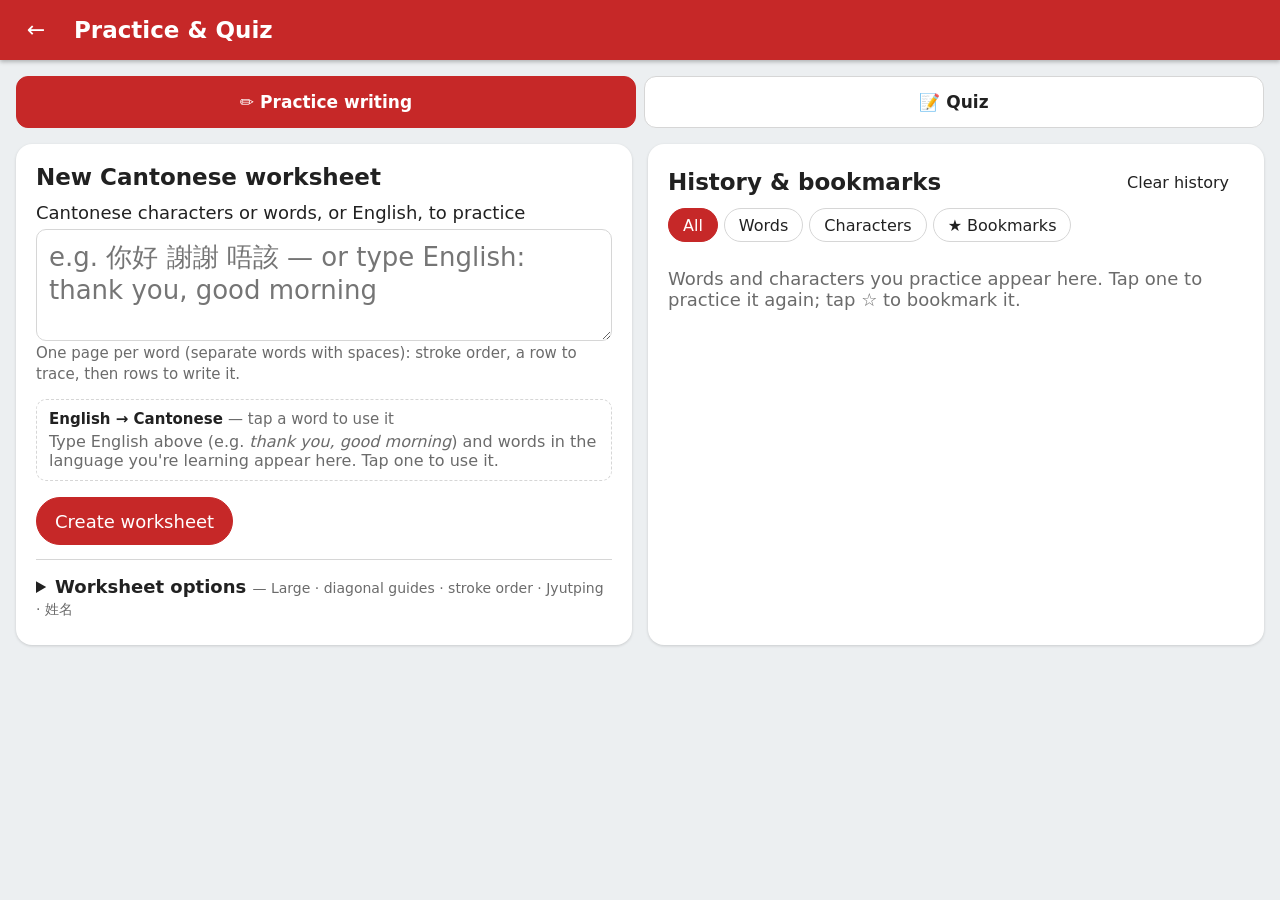
==== app/src/main/assets/training/index.html @ 3040adb1 "Languages never mixed: one language and English on each screen; language names in English; worksheet" ====
<!doctype html>
<html lang="zh-HK">
<head>
  <meta charset="utf-8">
  <meta name="viewport" content="width=device-width, initial-scale=1, maximum-scale=1, user-scalable=no">
  <title>Practice &amp; Quiz</title>
  <link rel="stylesheet" href="style.css">
  <script src="hanzi-writer.min.js"></script>
  <script src="core.js"></script>
  <script src="app.js" defer></script>
</head>
<body>

<!-- Home: create a worksheet and open saved ones -->
<section id="home" class="view">
  <header class="bar">
    <button class="icon" id="homeBack" aria-label="Back">←</button>
    <h1>Practice &amp; Quiz</h1>
    <div class="spacer"></div>
    <!-- One button per language ticked in Settings (filled in by app.js), shown when there are two or more. -->
    <div class="lang" id="langSwitch" role="radiogroup" aria-label="Language" hidden></div>
    <button class="tbtn more-btn" id="homeMoreBtn" aria-label="More" aria-haspopup="menu" hidden>⋮</button>
  </header>

  <main class="home-main" id="homeMain" data-tab="practice">
    <div class="home-tabs" role="tablist">
      <button type="button" role="tab" id="tabPractice" class="sel">✏️ Practice writing</button>
      <button type="button" role="tab" id="tabQuiz">📝 Quiz <span id="quizCount" class="tab-count"></span></button>
    </div>
    <form id="newForm" class="card tab-practice">
      <h2>New <span class="langName">Cantonese</span> worksheet</h2>
      <div id="inputMode" class="input-mode" role="radiogroup" aria-label="How to enter what to practice" hidden>
        <label><input type="radio" name="inputMode" value="type" checked><span>⌨ Type</span></label>
        <label><input type="radio" name="inputMode" value="draw"><span>✍ Draw</span></label>
      </div>
      <div id="typeArea">
      <label class="field"><span><span class="langName">Cantonese</span> characters or words, or English, to practice</span>
        <textarea id="fChars" rows="3" placeholder="e.g. 你好 謝謝 唔該 — or type English: thank you, good morning"></textarea>
        <small>One page per word (separate words with spaces): stroke order, a row to trace, then rows to write it.</small>
      </label>
      <!-- English typed in the box above is looked up here, right under it, so it's clear the words are to tap. -->
      <div id="translateBox" class="tr-box">
        <h3>English → <span id="trLang">Cantonese</span> <span class="tr-tap">— tap a word to use it</span></h3>
        <p id="trHint" class="muted">Type English above (e.g. <i>thank you, good morning</i>) and words in the language you're learning appear here. Tap one to use it.</p>
        <div id="trResults"></div>
      </div>
      </div>
      <!-- Drawing: write a character (or a word, one character per square), tap the right one, and it joins what to
           practice. -->
      <div id="drawArea" class="draw-area" hidden>
        <div id="hCells" class="filters hand-cells" role="radiogroup" aria-label="Squares on the pad">
          <span class="muted">Squares:</span>
          <button type="button" data-cells="1">1</button>
          <button type="button" data-cells="2">2</button>
          <button type="button" data-cells="3">3</button>
          <button type="button" data-cells="4">4</button>
        </div>
        <div class="hand-wrap">
          <svg id="hGrid" class="writer-grid" aria-hidden="true"></svg>
          <canvas id="hCanvas"></canvas>
        </div>
        <div class="hand-side">
          <p id="hStatus" class="status">Write a Cantonese character in each square, then tap the right one below.</p>
          <!-- When this language's handwriting recognition isn't on the device yet: get it here (no pop-up). -->
          <button type="button" id="hDownload" class="primary small" hidden>⬇ Download <span class="langName">Cantonese</span> handwriting</button>
          <div id="hCands" class="hand-cands"></div>
          <div class="hand-buttons">
            <button type="button" id="hClear">Clear</button>
            <button type="button" id="hSpace">Space (next word)</button>
            <button type="button" id="hDel" aria-label="Delete the last character">⌫</button>
          </div>
          <p class="hand-box"><span class="muted">To practice:</span> <span id="hText"></span></p>
          <button type="button" id="hFinger" class="plain small" hidden>☝ Lost the stylus? Let fingers write</button>
        </div>
      </div>

      <button type="submit" class="primary">Create worksheet</button>
      <p id="formError" class="error" hidden></p>
      <!-- Kept from the last worksheet; folded away so the button above is easy to find. -->
      <details id="wsOptions" class="options">
        <summary>Worksheet options <span id="optSummary" class="muted"></span></summary>
        <fieldset class="field">
          <legend>Box size</legend>
          <label class="check"><input type="radio" name="size" value="large" checked> Large — 27 mm, for young children (like the K1 homework)</label>
          <label class="check"><input type="radio" name="size" value="medium"> Medium — 20 mm</label>
          <label class="check"><input type="radio" name="size" value="small"> Small — 17 mm</label>
        </fieldset>
        <fieldset class="field">
          <legend>Square guide lines</legend>
          <label class="check"><input type="radio" name="grid" value="mi" checked> Diagonal guides</label>
          <label class="check"><input type="radio" name="grid" value="tian"> Cross guides</label>
          <label class="check"><input type="radio" name="grid" value="none"> None</label>
        </fieldset>
        <label class="check"><input id="fStrokes" type="checkbox" checked> Start with the stroke order</label>
        <label class="check"><input id="fRoman" type="checkbox" checked> Show <span class="romanName">Jyutping</span> under the word</label>
        <label class="check"><input id="fName" type="checkbox" checked> Write “<span class="nameLabel">姓名：</span>” (name) on top</label>
      </details>
    </form>

    <p id="quizTip" class="muted quiz-tip tab-quiz" hidden>📝 <b>Quiz</b>: on a homework page, tap <b>Practice Selector</b>, tap a character, choose the ones you want, then tap <b>Add to quiz</b>. Or tap <b>📝</b> next to a word in History or Bookmarks on the Practice tab. The quiz appears here.</p>
    <section class="card tab-quiz" id="quizCard" hidden>
      <div class="card-head">
        <h2>Quiz</h2>
        <button id="quizClear" class="plain small" hidden>Remove all</button>
      </div>
      <div id="quizItems" class="quiz-items"></div>
      <div id="quizStart" class="quiz-start" hidden>
        <fieldset class="field">
          <legend>Flash cards</legend>
          <label class="check"><input type="radio" name="fcDir" value="zh" checked> Word → meaning</label>
          <label class="check"><input type="radio" name="fcDir" value="en"> English → word</label>
          <label class="check"><input type="radio" name="fcDir" value="sound"> Sound → word</label>
          <button type="button" class="primary" id="fcStart">Start flash cards</button>
        </fieldset>
        <fieldset class="field">
          <legend>Written quiz</legend>
          <label class="check"><input type="radio" name="wqPrompt" value="en" checked> English meaning</label>
          <label class="check"><input type="radio" name="wqPrompt" value="zh"> The character
            <select id="wqTimer" aria-label="Hide the character after">
              <option value="0">stays showing</option>
              <option value="3">hidden after 3 s</option>
              <option value="5">hidden after 5 s</option>
              <option value="10">hidden after 10 s</option>
              <option value="20">hidden after 20 s</option>
            </select>
          </label>
          <label class="check"><input type="radio" name="wqPrompt" value="sound"> Pronunciation</label>
          <button type="button" class="primary" id="wqStart">Start written quiz</button>
        </fieldset>
      </div>
    </section>

    <section class="card tab-practice">
      <div class="card-head">
        <h2>History &amp; bookmarks</h2>
        <button id="bmPractise" class="primary small" hidden>Practice all ★</button>
        <button id="histClear" class="plain small">Clear history</button>
      </div>
      <div class="filters">
        <button data-filter="all" class="sel">All</button>
        <button data-filter="words">Words</button>
        <button data-filter="chars">Characters</button>
        <button data-filter="bookmarks">★ Bookmarks</button>
      </div>
      <ul id="histList" class="items"></ul>
      <p id="histEmpty" class="muted">Words and characters you practice appear here. Tap one to practice it again; tap ☆ to bookmark it.</p>
      <div id="backupRow" class="backup-row" hidden>
        <span class="muted">Your history, bookmarks, writing and tracing, saved to a file:</span>
        <button id="backUpBtn" class="small">Back up…</button>
        <button id="restoreBtn" class="small">Restore…</button>
      </div>
    </section>


  </main>
</section>

<!-- Worksheet: pages you write on -->
<section id="sheet" class="view" hidden>
  <header class="bar tools">
    <button class="icon" id="sheetBack" aria-label="Back">←</button>
    <h1 id="sheetTitle"></h1>
    <div class="spacer"></div>
    <div class="group">
      <!-- Who writes: the stylus only (fingers scroll) or fingers too; only where the screen takes a stylus. -->
      <button class="tbtn clear-btn" id="modeBtn" hidden>✍ Stylus</button>
      <button class="tbtn pen-btn" id="penBtn" aria-label="Pen colour"><i></i></button>
      <button class="tbtn size-btn" id="sizeBtn" aria-label="Pen thickness"><i></i></button>
      <button class="tbtn" id="eraserBtn" aria-label="Eraser">⌫</button>
      <button class="tbtn clear-btn" id="clearBtn" aria-label="Clear: erase all writing on screen">🗑 Clear</button>
    </div>
    <div class="lang small" id="langSwitch2" role="radiogroup" aria-label="Language" hidden></div>
    <button class="primary" id="printBtn">Export</button>
    <button class="tbtn more-btn" id="moreBtn" aria-label="More tools" aria-haspopup="menu">⋮</button>
  </header>
  <div id="hint" class="hint">Tap a stroke-order square to watch and practice that character. Tap the word at the top to hear it.</div>
  <div id="strokeNote" class="stroke-note" role="note" hidden></div>
  <!-- One word at a time on screen; Export / Print include every word's page -->
  <div id="wordBar" class="word-bar">
    <button class="icon nav" id="wordPrev" aria-label="Previous word">‹</button>
    <select id="wordSelect" aria-label="Word to practice"></select>
    <button class="icon nav" id="wordNext" aria-label="Next word">›</button>
    <button class="icon" id="wordSay" aria-label="Say the word">🔊</button>
    <button class="icon speed" id="wordSlow" aria-label="Speaking speed">1×</button>
    <button class="icon star" id="wordStar" aria-label="Bookmark this word">☆</button>
  </div>
  <div id="pages"></div>

  <!-- Phone: one character at a time, big squares to write in -->
  <div id="rowView">
    <div id="rowCells" class="row-cells"></div>
    <p class="muted row-tip">Tap a stroke-order square to practice that character. Write in the others.</p>
  </div>
</section>

<!-- Quiz: flash cards, or writing from a prompt -->
<section id="quizView" class="view" hidden>
  <header class="bar">
    <button class="icon" id="qBack" aria-label="Back">←</button>
    <h1 id="qTitle">Quiz</h1>
    <div class="spacer"></div>
    <span id="qProgress" class="q-progress"></span>
  </header>
  <main class="quiz-main">
    <div class="q-side">
      <div id="qPrompt" class="q-prompt"></div>
      <div id="qAnswer" class="q-answer" hidden></div>
      <p id="qStatus" class="status"></p>
      <div id="qButtons" class="q-buttons"></div>
    </div>
    <div id="qWriteArea" class="q-write" hidden>
      <div class="writer-wrap" id="qWrap">
        <svg id="qGrid" class="writer-grid" viewBox="0 0 100 100" aria-hidden="true"></svg>
        <div id="qWriter"></div>
      </div>
    </div>
    <div id="qSummary" class="q-summary" hidden></div>
  </main>
</section>

<!-- Hanzi Writer practice for one character -->
<div id="practice" class="modal" hidden>
  <div class="modal-card practice-card">
    <div class="practice-head">
      <button class="icon" id="pPrev" aria-label="Previous character">‹</button>
      <div class="practice-title">
        <span id="pChar" class="pchar"></span>
        <div class="pron">
          <div class="pron-row">
            <button id="pRoman" class="roman-btn"></button>
            <button class="icon speed" id="pSlow" aria-label="Speaking speed">1×</button>
            <button class="icon star" id="pStar" aria-label="Bookmark this character">☆</button>
          </div>
          <span id="pTone" class="tone"></span>
        </div>
      </div>
      <button class="icon" id="pNext" aria-label="Next character">›</button>
      <div class="spacer"></div>
      <button class="icon" id="pClose" aria-label="Close">✕</button>
    </div>
    <div class="writer-wrap">
      <svg id="pGrid" class="writer-grid" viewBox="0 0 100 100" aria-hidden="true"></svg>
      <div id="writer"></div>
    </div>
    <p id="pWord" class="word-line" hidden>
      in <span id="pWordText"></span>
      <button class="icon" id="pWordSay" aria-label="Say the word">🔊</button>
      <button class="icon speed" id="pWordSlow" aria-label="Speaking speed">1×</button>
    </p>
    <p id="pStatus" class="status"></p>
    <div class="practice-buttons">
      <button id="pAnimate" class="primary">▶ Stroke order</button>
      <button id="pStep">Next stroke</button>
      <button id="pQuiz">✍ Write it</button>
      <button id="pOutline">Outline</button>
    </div>
    <div id="pStrip" class="strip"></div>
  </div>
</div>

<!-- Export: print, or share a PDF with another app -->
<div id="printDialog" class="modal" hidden>
  <div class="modal-card small-card">
    <h2>Export worksheet</h2>
    <label class="check"><input type="radio" name="exportInk" value="blank" checked> Blank (to write on paper)</label>
    <label class="check"><input type="radio" name="exportInk" value="ink"> With my writing</label>
    <button class="primary" data-action="share">Share PDF… (Gmail, WhatsApp, …)</button>
    <button data-action="print">Print</button>
    <button data-action="cancel" class="plain">Cancel</button>
    <p id="exportStatus" class="muted" hidden></p>
  </div>
</div>

<!-- The pen colours, opening under the pen button. -->
<div id="colorTray" class="color-tray" hidden>
  <button class="pen" data-color="#212121" aria-label="Black pen"><i style="background:#212121"></i></button>
  <button class="pen" data-color="#1E88E5" aria-label="Blue pen"><i style="background:#1E88E5"></i></button>
  <button class="pen" data-color="#E53935" aria-label="Red pen"><i style="background:#E53935"></i></button>
</div>
<!-- The pen thicknesses, opening under the thickness button. -->
<div id="sizeTray" class="color-tray" hidden>
  <button class="size" data-size="0" aria-label="Thin pen"><i></i></button>
  <button class="size" data-size="1" aria-label="Medium pen"><i></i></button>
  <button class="size" data-size="2" aria-label="Thick pen"><i></i></button>
</div>
<!-- Less-used worksheet tools, under ⋮ so the title bar has room for the rest at full size. -->
<div id="moreMenu" class="bar-menu" role="menu" hidden>
  <!-- Phones: the worksheet's language switch lives here, as the full language names don't fit the title bar. -->
  <div class="lang menu-lang" id="langSwitch3" role="radiogroup" aria-label="Language" hidden></div>
  <!-- Phones: the stylus / finger toggle lives here, as the title bar is full. -->
  <button id="fingerBtn" role="menuitem" hidden>☝ Finger</button>
  <button id="viewBtn" role="menuitem">📄 Whole pages</button>
  <button class="page-only keep-open" id="zoomIn" role="menuitem">＋ Zoom in</button>
  <button class="page-only keep-open" id="zoomOut" role="menuitem">－ Zoom out</button>
  <button class="native-only" id="aboutBtn2" role="menuitem">ℹ About Hok6</button>
</div>
<!-- The writing practice home screen's ⋮ menu: Settings, and About at the bottom. -->
<div id="homeMenu" class="bar-menu" role="menu" hidden>
  <button id="settingsBtn" role="menuitem">⚙ Settings</button>
  <button id="aboutBtn" role="menuitem">ℹ About Hok6</button>
</div>
<div id="toast" class="toast" hidden></div>
</body>
</html>
---- app/src/main/assets/training/style.css ----
:root {
  --brand: #C62828;
  --brand-dark: #8E0000;
  --bg: #ECEFF1;
  --card: #FFFFFF;
  --text: #212121;
  --muted: #6B6B6B;
  --line: #D6D6D6;
  --sel: rgba(198, 40, 40, 0.16);
  /* The title bar, and red text on the page (both change in dark mode). */
  --bar: #C62828;
  --red-text: #C62828;
  --hint-bg: #FFF8E1;
  --hint-text: #5D4037;
  /* Bookmark stars: a darker gold on light backgrounds so they stand out from white. */
  --star: #B07F00;
  --zoom: 1;
}
@media (prefers-color-scheme: dark) {
  :root {
    --bg: #1C1C1C; --card: #2A2A2A; --text: #EEEEEE; --muted: #A8A8A8; --line: #444;
    --bar: #8E1B1B; --red-text: #EF5350; --hint-bg: #3A3220; --hint-text: #F5E6C8; --star: #FBC02D;
  }
}

* { box-sizing: border-box; }
html, body { margin: 0; height: 100%; }
body {
  font-family: system-ui, "Noto Sans CJK HK", "Noto Sans", sans-serif;
  background: var(--bg);
  color: var(--text);
  -webkit-tap-highlight-color: transparent;
  -webkit-user-select: none;
  user-select: none;
}
[hidden] { display: none !important; }
button {
  font: inherit;
  border: 1px solid var(--line);
  background: var(--card);
  color: var(--text);
  border-radius: 999px;
  padding: 10px 18px;
  min-height: 48px;
  cursor: pointer;
}
button.primary { background: var(--brand); border-color: var(--brand); color: #fff; }
button.plain { border-color: transparent; background: transparent; }
button.icon {
  min-width: 48px; padding: 0 10px; border: none; background: transparent; color: inherit;
  font-size: 22px; line-height: 48px;
}
button.sel, button.icon.sel { background: var(--sel); }
button:disabled { opacity: 0.4; }

.view { display: flex; flex-direction: column; height: 100%; }
.bar {
  display: flex; align-items: center; gap: 6px; flex-wrap: wrap;
  background: var(--bar); color: #fff;
  padding: 6px 12px; min-height: 56px;
  box-shadow: 0 2px 4px rgba(0,0,0,0.25);
  z-index: 2;
}
.bar h1 { font-size: 20px; font-weight: 600; margin: 0 8px; white-space: nowrap; overflow: hidden; text-overflow: ellipsis; max-width: 40vw; }
.bar .spacer, .spacer { flex: 1; }
.bar .group { display: flex; align-items: center; gap: 6px; }
/* The worksheet's tools stay on one line (sliding sideways if the screen is too narrow), so the page keeps its room. */
.bar.tools { flex-wrap: nowrap; overflow-x: auto; scrollbar-width: none; }
.bar.tools::-webkit-scrollbar { display: none; }
.bar.tools > :not(h1):not(.spacer), .bar.tools .group > * { flex-shrink: 0; }
.bar.tools h1 { min-width: 0; }
.bar button.tbtn.more-btn { font-size: 24px; font-weight: 700; }
/* The ⋮ menu: full-width rows, 48px tall. */
.bar-menu {
  position: fixed; z-index: 15; display: flex; flex-direction: column; min-width: 220px; padding: 6px;
  background: var(--card); color: var(--text); border: 1px solid var(--line); border-radius: 12px;
  box-shadow: 0 4px 12px rgba(0,0,0,0.3);
}
.bar-menu button { border: none; border-radius: 8px; background: transparent; text-align: left; padding: 0 16px; font-size: 16px; }
.bar-menu button.sel { background: var(--sel); font-weight: 600; }
/* Title bar tools: outlined, so they read as buttons; the chosen one is filled lightly with a thicker outline. */
.bar button.tbtn {
  min-width: 48px; height: 48px; min-height: 0; padding: 0 8px; border-radius: 8px;
  border: 1.5px solid rgba(255,255,255,0.7); background: transparent; color: #fff; font-size: 20px; line-height: 1;
}
.bar button.tbtn.sel { background: rgba(255,255,255,0.3); border: 2.5px solid #fff; }
.bar button.tbtn.clear-btn { font-size: 15px; font-weight: 600; padding: 0 12px; }
/* The stylus / finger toggle: in the title bar on tablets, under ⋮ on phones (whichever applies, when shown). */
#modeBtn[hidden], #fingerBtn[hidden] { display: none !important; }
@media (max-width: 599px) { #modeBtn { display: none !important; } }
@media (min-width: 600px) { #fingerBtn { display: none !important; } }
/* The worksheet's language switch: in the title bar on tablets, in the ⋮ menu on phones (langSwitch3). */
@media (max-width: 599px) { #langSwitch2 { display: none !important; } }
@media (min-width: 600px) { #langSwitch3 { display: none !important; } }
.bar-menu .menu-lang { flex-direction: column; background: none; border-radius: 0; padding: 0 0 4px; margin-bottom: 4px; border-bottom: 1px solid var(--line); }
.bar-menu .menu-lang span { display: block; border-radius: 8px; padding: 12px 16px; font-size: 16px; }
.bar-menu .menu-lang input:checked + span { background: var(--sel); color: inherit; }
.bar button.pen-btn i { display: inline-block; border-radius: 50%; border: 2px solid #fff; vertical-align: middle; }
.color-tray {
  position: fixed; z-index: 15; display: flex; gap: 8px; padding: 8px;
  background: #303030; border: 1.5px solid rgba(255,255,255,0.7); border-radius: 12px; box-shadow: 0 4px 12px rgba(0,0,0,0.4);
}
.color-tray[hidden] { display: none; }
.color-tray button.pen { width: 52px; height: 52px; min-height: 0; border-radius: 8px; border: 1.5px solid rgba(255,255,255,0.7); }
.color-tray button.pen.sel { background: rgba(255,255,255,0.3); border: 2.5px solid #fff; }
.color-tray button.pen i { width: 26px; height: 26px; }
.bar button.primary { background: #fff; color: var(--brand); border-color: #fff; font-weight: 600; }
button.pen { border: none; background: transparent; min-width: 44px; padding: 0; }
button.pen i { display: inline-block; width: 18px; height: 18px; border-radius: 50%; border: 2px solid #fff; vertical-align: middle; }

.lang[hidden] { display: none; }
.lang { display: flex; background: rgba(255,255,255,0.14); border-radius: 999px; padding: 3px; }
.lang label { cursor: pointer; }
.lang input { display: none; }
.lang span { display: inline-block; padding: 8px 14px; border-radius: 999px; font-size: 15px; }
.lang input:checked + span { background: #fff; color: var(--brand); font-weight: 600; }
.lang.small span { padding: 8px 12px; font-size: 17px; }

.home-main {
  flex: 1; overflow: auto; padding: 16px;
  display: grid; gap: 16px; align-content: start;
  grid-template-columns: repeat(auto-fit, minmax(min(100%, 420px), 1fr));
}
.card { background: var(--card); border-radius: 16px; padding: 20px; box-shadow: 0 1px 3px rgba(0,0,0,0.15); }
.card h2 { margin: 0 0 12px; font-size: 20px; }
.field { display: block; margin: 0 0 16px; border: none; padding: 0; }
.field input[type=text], .field textarea {
  display: block; width: 100%; margin-top: 6px; padding: 10px 12px;
  font: inherit; font-size: 18px; border: 1px solid var(--line); border-radius: 10px;
  background: transparent; color: var(--text);
  -webkit-user-select: text; user-select: text;
}
.field textarea { font-size: 26px; resize: vertical; }
.field input[type=range] { display: block; width: 100%; margin-top: 8px; accent-color: var(--brand); }
.field small, .muted { color: var(--muted); }
.field legend { padding: 0; margin-bottom: 6px; }
.check { display: flex; align-items: center; gap: 10px; margin: 0 0 12px; min-height: 32px; }
.check input { width: 22px; height: 22px; accent-color: var(--brand); }
fieldset.field .check { display: inline-flex; margin-right: 18px; }
.error { color: var(--red-text); }

.saved { list-style: none; margin: 0; padding: 0; }
.saved li { display: flex; align-items: center; gap: 8px; border-bottom: 1px solid var(--line); padding: 8px 0; }
.saved .open { flex: 1; text-align: left; border: none; border-radius: 10px; background: transparent; padding: 8px; }
.saved .open b { display: block; font-size: 17px; }
.saved .open span { color: var(--muted); font-size: 22px; letter-spacing: 2px; }

.hint { background: var(--hint-bg); color: var(--hint-text); padding: 8px 16px; font-size: 14px; }
.stroke-note { background: var(--hint-bg); color: var(--hint-text); padding: 8px 16px; font-size: 14px; border-top: 1px solid var(--line); }
#pages {
  flex: 1; overflow: auto; padding: 16px;
  touch-action: pan-x pan-y;
}
#pages.finger-draw { touch-action: none; }
svg.page {
  display: block;
  width: calc(min(100%, 1100px) * var(--zoom));
  height: auto;
  margin: 0 auto 20px;
  background: #fff;
  box-shadow: 0 2px 8px rgba(0,0,0,0.25);
}
/* Worksheets are laid out to the page, so Android's font size setting mustn't resize their text. */
svg.page, svg.pcell { -webkit-text-size-adjust: none; text-size-adjust: none; }
svg.page text { font-family: "Noto Serif CJK HK", "Noto Serif CJK TC", "Noto Serif CJK", serif; }
svg.page .roman, svg.page .head-latin { font-family: "Noto Sans", "Roboto", sans-serif; }
svg.page .roman { fill: #333; }
svg.page .ink path { fill: none; stroke-linecap: round; stroke-linejoin: round; }

/* English → Chinese suggestions */
.translate { border: 1px solid var(--line); border-radius: 12px; padding: 10px 12px; margin: -6px 0 16px; background: rgba(198, 40, 40, 0.04); }
details.options { margin-top: 14px; border-top: 1px solid var(--line); padding-top: 10px; }
details.options summary { cursor: pointer; font-weight: 600; padding: 6px 0; }
details.options summary .muted { font-weight: normal; font-size: 14px; }
details.options[open] summary { margin-bottom: 10px; }
.quiz-tip { grid-column: 1 / -1; margin: 0; padding: 12px 16px; background: var(--card); border-radius: 16px; font-size: 15px; }
.tr-box { margin: 0 0 16px; padding: 10px 12px; border: 1px dashed var(--line); border-radius: 10px; }
.tr-box h3 { margin: 0 0 4px; font-size: 15px; }
.tr-tap { font-weight: normal; color: var(--muted); }
.tr-box #trHint { margin: 0; font-size: 14px; }
.tr-row { display: flex; flex-wrap: wrap; align-items: center; gap: 6px; margin: 6px 0; }
/* One line per language under each English phrase: its name, then its words (the current language first). */
.tr-lang { display: flex; flex-wrap: wrap; align-items: center; gap: 6px; width: 100%; }
.tr-lang-name { min-width: 4.5em; font-size: 14px; font-weight: 600; opacity: 0.7; }
.tr-lang.current .tr-lang-name { opacity: 1; color: var(--brand); }
.tr-langs { margin: 4px 0 6px; }
.tr-langs button { min-height: 30px; padding: 2px 12px; font-size: 13px; }
.tr-phrase { width: 100%; font-weight: 600; font-size: 14px; }
.tr-chip { display: flex; flex-direction: column; align-items: flex-start; text-align: left; border-radius: 12px; padding: 6px 12px; min-height: 0; max-width: 220px; }
.tr-word { font-size: 24px; font-family: "Noto Serif CJK HK", serif; }
.tr-roman { font-size: 13px; color: var(--red-text); }
.tr-gloss { font-size: 12px; color: var(--muted); max-width: 196px; overflow: hidden; text-overflow: ellipsis; white-space: nowrap; }

/* History & bookmarks */
.card-head { display: flex; align-items: center; justify-content: space-between; gap: 8px; margin-bottom: 8px; }
.card-head h2 { margin: 0; }
button.small { min-height: 36px; padding: 6px 14px; font-size: 14px; }
.backup-row { display: flex; align-items: center; flex-wrap: wrap; gap: 8px; margin-top: 12px; padding-top: 12px; border-top: 1px solid var(--line); }
.backup-row .muted { flex: 1; min-width: 200px; font-size: 14px; }
.filters { display: flex; gap: 6px; margin-bottom: 8px; }
.filters button { min-height: 34px; padding: 4px 14px; font-size: 14px; }
.filters button.sel { background: var(--brand); border-color: var(--brand); color: #fff; }
.lang-filters { flex-wrap: wrap; }
.items { list-style: none; margin: 0; padding: 0; max-height: 420px; overflow: auto; }
.items li { display: flex; align-items: center; border-bottom: 1px solid var(--line); }
.item-main { flex: 1; display: flex; flex-direction: column; align-items: flex-start; text-align: left; border: none; border-radius: 10px; background: transparent; padding: 8px; min-width: 0; }
.item-text { font-size: 26px; font-family: "Noto Serif CJK HK", serif; }
.item-sub { color: var(--muted); font-size: 13px; overflow: hidden; text-overflow: ellipsis; white-space: nowrap; max-width: 100%; }
button.star { color: var(--star); font-size: 26px; }
/* 📝 on a history row: faint until the word is in the quiz. */
button.icon.quiz-add { opacity: 0.45; }
button.icon.quiz-add.sel { opacity: 1; background: var(--sel); border-radius: 50%; }
.pron { display: flex; flex-direction: column; align-items: flex-start; }
.pron-row { display: flex; align-items: center; }
.tone { color: var(--muted); font-size: 14px; padding-left: 14px; }
.word-line { margin: 0; display: flex; align-items: center; gap: 2px; font-size: 18px; color: var(--muted); }
.word-line span { color: var(--text); font-family: "Noto Serif CJK HK", serif; }

/* Word picker above the worksheet */
.word-bar { display: flex; align-items: center; gap: 4px; padding: 6px 12px; background: var(--card); border-bottom: 1px solid var(--line); }
.word-bar .nav { font-size: 32px; color: var(--red-text); }
/* As wide as the word in it (not the whole row), so the buttons beside it have room. */
.word-bar select {
  flex: 0 1 auto; min-width: 120px; max-width: 320px; min-height: 44px; font-size: 20px; padding: 4px 10px;
  border: 1px solid var(--line); border-radius: 10px; background: var(--card); color: var(--text);
  font-family: "Noto Serif CJK HK", system-ui, sans-serif;
}
#pages svg.page:not(.current) { display: none; }

/* Phone: one row at a time */
#rowView { display: none; flex: 1; overflow: auto; padding: 12px; touch-action: pan-x pan-y; }
#rowView.finger-draw { touch-action: none; }
body.row-view #pages { display: none; }
body.row-view #rowView { display: block; }
body.row-view .page-only { display: none; }
.row-cells { display: flex; flex-direction: column; gap: 8px; margin-top: 12px; }
.row-group { display: grid; gap: 6px; justify-content: center; }
.row-group.strokes svg.pcell { outline-color: var(--brand); }
svg.pcell { display: block; width: 100%; height: auto; aspect-ratio: 1 / 1; background: #fff; outline: 1.5px solid #333; }
svg.pcell.model { outline-color: var(--brand); outline-width: 3px; }
.row-tip { text-align: center; font-size: 14px; }

@media (max-width: 599px) {
  .bar { padding: 4px 6px; gap: 4px; }
  .bar h1 { font-size: 17px; max-width: 45vw; margin: 0 4px; }
  .bar button.primary { padding: 8px 12px; }
  .bar button.tbtn { min-width: 44px; height: 44px; font-size: 18px; }
  .bar button.tbtn.clear-btn { font-size: 13px; padding: 0 8px; }
  .lang span { padding: 6px 10px; font-size: 13px; }
  .hint { display: none; }
  .home-main { padding: 10px; }
  .card { padding: 16px; }
}

/* Tablets: the same steps as the rest of Hok6 (small tablet, then large), since a bigger screen is held further away. */
@media (min-width: 600px) and (min-height: 600px) {
  body { font-size: 17px; }
  .bar h1, .card h2 { font-size: 22px; }
  .hint, .item-sub, .tr-box #trHint, .backup-row .muted,
  button.small, .filters button, .quiz-tip { font-size: 15px; }
  .status { font-size: 17px; }
  .field input[type=text] { font-size: 19px; }
}
@media (min-width: 720px) and (min-height: 720px) {
  body { font-size: 18px; }
  .bar h1, .card h2 { font-size: 23px; }
  .hint, .item-sub, .tr-box #trHint, .backup-row .muted,
  button.small, .filters button, .quiz-tip { font-size: 16px; }
  .status { font-size: 18px; }
  .field input[type=text] { font-size: 20px; }
}

/* Practice modal */
.modal {
  position: fixed; inset: 0; background: rgba(0,0,0,0.5);
  display: flex; align-items: center; justify-content: center; z-index: 10; padding: 12px;
}
.modal-card { background: var(--card); border-radius: 20px; padding: 16px 20px 20px; max-height: 100%; overflow: auto; }
.small-card { max-width: 460px; display: flex; flex-direction: column; gap: 10px; }
.small-card h2 { margin: 4px 0; }
.practice-card { display: flex; flex-direction: column; align-items: center; width: min(640px, 100%); }
.practice-head { display: flex; align-items: center; width: 100%; gap: 6px; }
.practice-title { display: flex; align-items: baseline; gap: 12px; }
.pchar { font-size: 40px; font-family: "Noto Serif CJK HK", serif; }
.roman-btn { font-size: 20px; padding: 4px 14px; min-height: 36px; }
.writer-wrap { position: relative; margin: 8px 0; touch-action: none; }
.writer-grid { position: absolute; inset: 0; width: 100%; height: 100%; }
#writer, #qWriter { position: relative; }
.writer-wrap { background: #fff; border-radius: 8px; }
.status { min-height: 1.4em; margin: 4px 0 10px; color: var(--muted); font-size: 16px; text-align: center; }
.practice-buttons { display: flex; flex-wrap: wrap; gap: 10px; justify-content: center; }
.strip { display: flex; flex-wrap: wrap; gap: 4px; justify-content: center; margin-top: 14px; }
.strip svg { width: 44px; height: 44px; background: #fff; border: 1px solid var(--line); border-radius: 6px; }

/* Quiz */
.quiz-items { display: flex; flex-wrap: wrap; gap: 8px; margin: 8px 0 12px; }
.quiz-item { display: inline-flex; align-items: center; border: 1px solid var(--line); border-radius: 999px; padding: 2px 4px 2px 14px; }
.quiz-item .q-word { font-size: 24px; font-family: "Noto Serif CJK HK", serif; }
.quiz-item button { border: none; background: transparent; min-width: 40px; min-height: 40px; padding: 0; color: var(--muted); }
.quiz-start { display: flex; flex-wrap: wrap; gap: 12px; }
.quiz-start fieldset { flex: 1 1 260px; display: flex; flex-direction: column; gap: 6px; }
.quiz-start select { font: inherit; margin-left: 4px; }
#quizView { display: flex; flex-direction: column; height: 100%; }
.q-progress { font-size: 18px; font-weight: 600; margin: 0 8px; }
.quiz-main { flex: 1; overflow: auto; display: flex; flex-direction: column; align-items: center; gap: 12px; padding: 16px; }
.q-side { display: flex; flex-direction: column; align-items: center; gap: 12px; width: min(640px, 100%); }
.q-prompt, .q-answer { text-align: center; }
.q-big { font-size: 96px; line-height: 1.1; font-family: "Noto Serif CJK HK", serif; }
.q-meaning { font-size: 26px; }
.q-roman { font-size: 24px; color: var(--muted); }
.q-hidden { font-size: 64px; color: var(--muted); letter-spacing: 8px; }
.q-answer { border-top: 1px solid var(--line); padding-top: 12px; width: 100%; }
.q-buttons { display: flex; flex-wrap: wrap; gap: 10px; justify-content: center; }
.q-buttons button { min-width: 120px; font-size: 18px; }
.q-buttons .q-no { border-color: #E53935; color: #E53935; }
.q-buttons .q-yes { background: #2E7D32; border-color: #2E7D32; color: #fff; }
.q-sound { font-size: 40px; min-width: 96px; min-height: 96px; border-radius: 50%; }
.q-summary { width: min(640px, 100%); }
.q-summary li { font-size: 20px; padding: 6px 0; border-bottom: 1px solid var(--line); list-style: none; }
.q-summary ul { padding: 0; }

/* Handwriting pad */
/* Sized by layoutHandPad() in app.js: 1 to 4 squares in a row. */
.hand-wrap {
  position: relative; width: min(78vw, 46vh, 420px); height: min(78vw, 46vh, 420px); flex: none;
  background: #fff; border: 1px solid var(--line); border-radius: 8px; touch-action: none;
}
#hCanvas { position: absolute; inset: 0; width: 100%; height: 100%; touch-action: none; }
.hand-cells { align-items: center; margin: 0; }
.hand-cells button { min-width: 44px; }
.hand-side { display: flex; flex-direction: column; align-items: center; gap: 8px; width: 100%; }
.hand-side .status { margin: 0; }
.hand-cands { display: flex; flex-wrap: wrap; gap: 8px; justify-content: center; min-height: 60px; }
.hand-cands button { font-size: 30px; min-width: 60px; min-height: 60px; padding: 4px 12px; font-family: "Noto Serif CJK HK", serif; }
.hand-buttons { display: flex; flex-wrap: wrap; gap: 8px; justify-content: center; }
.hand-box { margin: 0; font-size: 20px; text-align: center; word-break: break-all; }

.toast {
  position: fixed; left: 50%; bottom: 32px; transform: translateX(-50%);
  background: rgba(33,33,33,0.92); color: #fff; padding: 12px 20px; border-radius: 999px; z-index: 20;
  max-width: 90vw; text-align: center;
}
.toast button.toast-action {
  margin-left: 14px; min-height: 0; padding: 4px 12px; border: 1.5px solid #fff; background: transparent; color: #fff;
  font-weight: 600;
}

/* Short landscape screens: practice panel side by side (after the panel's normal rules, so it wins) */
@media (orientation: landscape) and (max-height: 700px) {
  .practice-card {
    display: grid; width: min(1000px, 100%);
    grid-template-columns: auto 1fr; grid-template-rows: auto auto auto auto 1fr; column-gap: 20px; align-items: start;
  }
  .practice-head { grid-column: 1 / -1; }
  .writer-wrap { grid-column: 1; grid-row: 2 / span 4; margin: 0; }
  .practice-card > .word-line, .practice-card > .status, .practice-card > .practice-buttons, .practice-card > .strip { grid-column: 2; }
  .practice-buttons, .strip { justify-content: flex-start; }
  .quiz-main { flex-direction: row; align-items: flex-start; justify-content: center; }
  .q-big { font-size: 72px; }
  .hand-side { align-items: flex-start; }
  .hand-cands, .hand-buttons { justify-content: flex-start; }
  .hand-box { text-align: left; }
  .modal { padding: 6px; }
  .modal-card { padding: 10px 16px 14px; }
  .hint { display: none; }
}

@media print {
  @page { size: letter; margin: 0; }
  html, body { background: #fff; height: auto; }
  #home, .bar, .hint, .stroke-note, .modal, .toast { display: none !important; }
  #sheet { display: block !important; height: auto; }
  #pages { overflow: visible; padding: 0; display: block !important; }
  #pages svg.page { display: block !important; }
  .word-bar { display: none !important; }
  #rowView { display: none !important; }
  svg.page {
    width: 8.5in !important; height: 11in !important;
    margin: 0; box-shadow: none; page-break-after: always; break-after: page;
  }
  svg.page:last-child { page-break-after: auto; break-after: auto; }
  body.print-blank .ink { display: none; }
}
/* Speed buttons show the speaking speed (1×, 0.75×, 0.5×) and step through it. */
button.icon.speed { font-size: 17px; font-weight: 600; font-variant-numeric: tabular-nums; min-width: 56px; }
.q-sound.speed { font-size: 24px; font-weight: 600; }

/* Writing practice and the quiz, as two tabs, so it's clear which is which. */
.home-tabs { grid-column: 1 / -1; display: flex; gap: 8px; }
.home-tabs button {
  flex: 1; min-height: 52px; border-radius: 12px; border: 1.5px solid var(--line); background: var(--card);
  font-size: 17px; font-weight: 600; color: inherit;
}
.home-tabs button.sel { background: var(--brand); border-color: var(--brand); color: #fff; }
.tab-count:empty { display: none; }
.tab-count { display: inline-block; min-width: 24px; padding: 0 6px; border-radius: 999px; background: rgba(0,0,0,0.12); font-size: 14px; }
.home-tabs button.sel .tab-count { background: rgba(255,255,255,0.3); }
.home-main[data-tab="practice"] .tab-quiz, .home-main[data-tab="quiz"] .tab-practice { display: none !important; }

/* Type or draw what to practice. */
.input-mode { display: inline-flex; margin: 0 0 14px; border: 1.5px solid var(--brand); border-radius: 999px; padding: 3px; }
.input-mode[hidden] { display: none; }
.input-mode label { cursor: pointer; }
.input-mode input { display: none; }
.input-mode span { display: inline-block; min-height: 40px; line-height: 40px; padding: 0 18px; border-radius: 999px; font-size: 16px; }
.input-mode input:checked + span { background: var(--brand); color: #fff; font-weight: 600; }
.draw-area { display: flex; flex-direction: column; align-items: center; gap: 10px; margin: 0 0 16px; }
.draw-area[hidden] { display: none; }

/* The pen thickness: the button and its drawer show lines as thick as the pen. */
.bar button.size-btn i, .color-tray button.size i {
  display: inline-block; width: 26px; border-radius: 99px; background: #fff; vertical-align: middle;
}
.color-tray button.size {
  width: 52px; height: 52px; min-height: 0; padding: 0; border-radius: 8px; border: 1.5px solid rgba(255,255,255,0.7);
  background: transparent; display: flex; align-items: center; justify-content: center;
}
.color-tray button.size.sel { background: rgba(255,255,255,0.3); border: 2.5px solid #fff; }
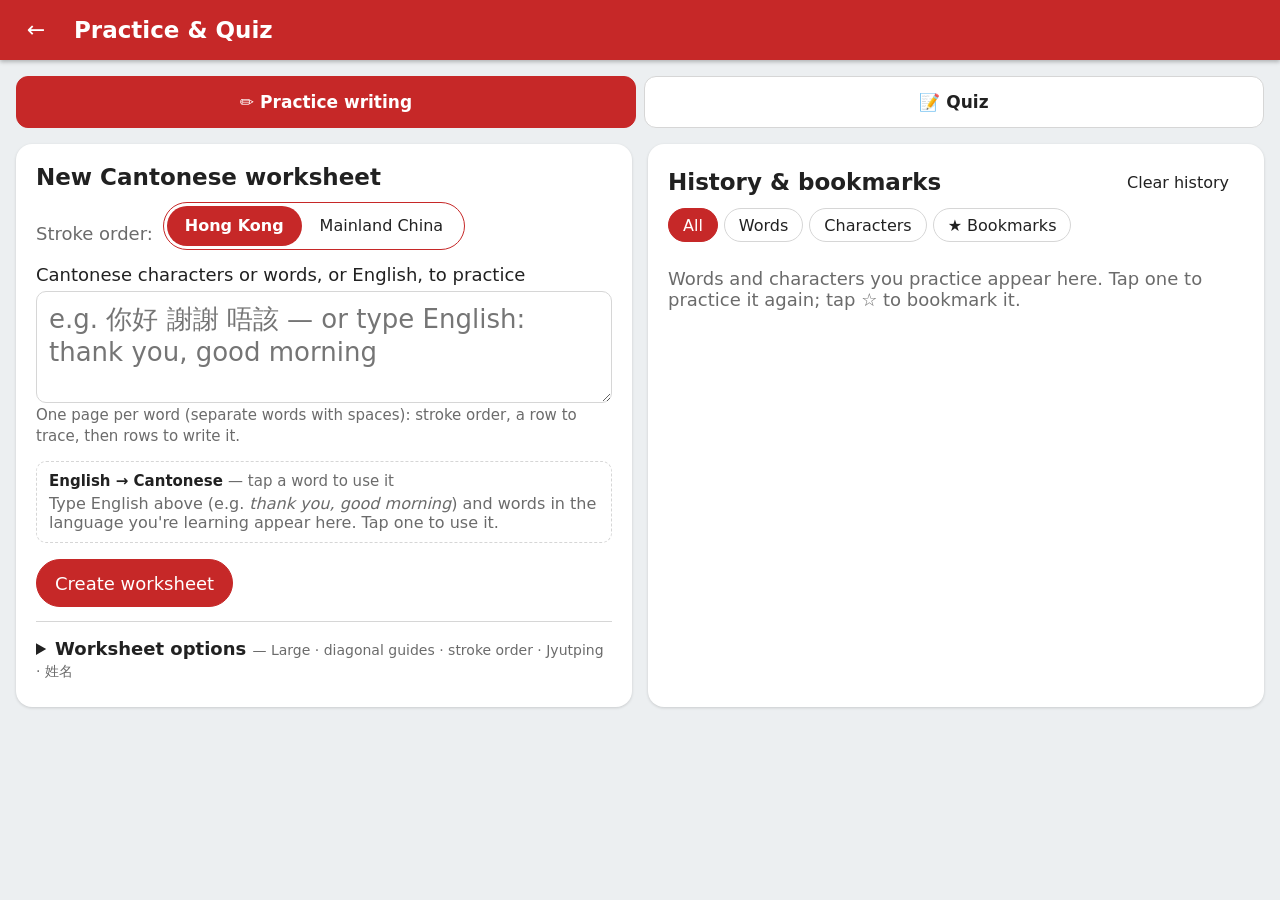
==== commit 8c3174c0: "Cantonese stroke order: Hong Kong or mainland China, switched on the Practice writing tab or in Sett" ====
--- a/app/src/main/assets/training/index.html
+++ b/app/src/main/assets/training/index.html
@@ -32,6 +32,14 @@
       <div id="inputMode" class="input-mode" role="radiogroup" aria-label="How to enter what to practice" hidden>
         <label><input type="radio" name="inputMode" value="type" checked><span>⌨ Type</span></label>
         <label><input type="radio" name="inputMode" value="draw"><span>✍ Draw</span></label>
+      </div>
+      <!-- Cantonese only: Hong Kong's or mainland China's stroke order (the same setting as Settings → Stroke order). -->
+      <div id="yueOrderRow" class="yue-order-row" hidden>
+        <span class="muted">Stroke order:</span>
+        <div class="input-mode" role="radiogroup" aria-label="Cantonese stroke order">
+          <label><input type="radio" name="yueOrder" value="hk"><span>Hong Kong</span></label>
+          <label><input type="radio" name="yueOrder" value="mainland"><span>Mainland China</span></label>
+        </div>
       </div>
       <div id="typeArea">
       <label class="field"><span><span class="langName">Cantonese</span> characters or words, or English, to practice</span>
--- a/app/src/main/assets/training/style.css
+++ b/app/src/main/assets/training/style.css
@@ -404,6 +404,8 @@
 .input-mode input { display: none; }
 .input-mode span { display: inline-block; min-height: 40px; line-height: 40px; padding: 0 18px; border-radius: 999px; font-size: 16px; }
 .input-mode input:checked + span { background: var(--brand); color: #fff; font-weight: 600; }
+.yue-order-row { display: flex; align-items: center; gap: 10px; flex-wrap: wrap; }
+.yue-order-row[hidden] { display: none; }
 .draw-area { display: flex; flex-direction: column; align-items: center; gap: 10px; margin: 0 0 16px; }
 .draw-area[hidden] { display: none; }
 
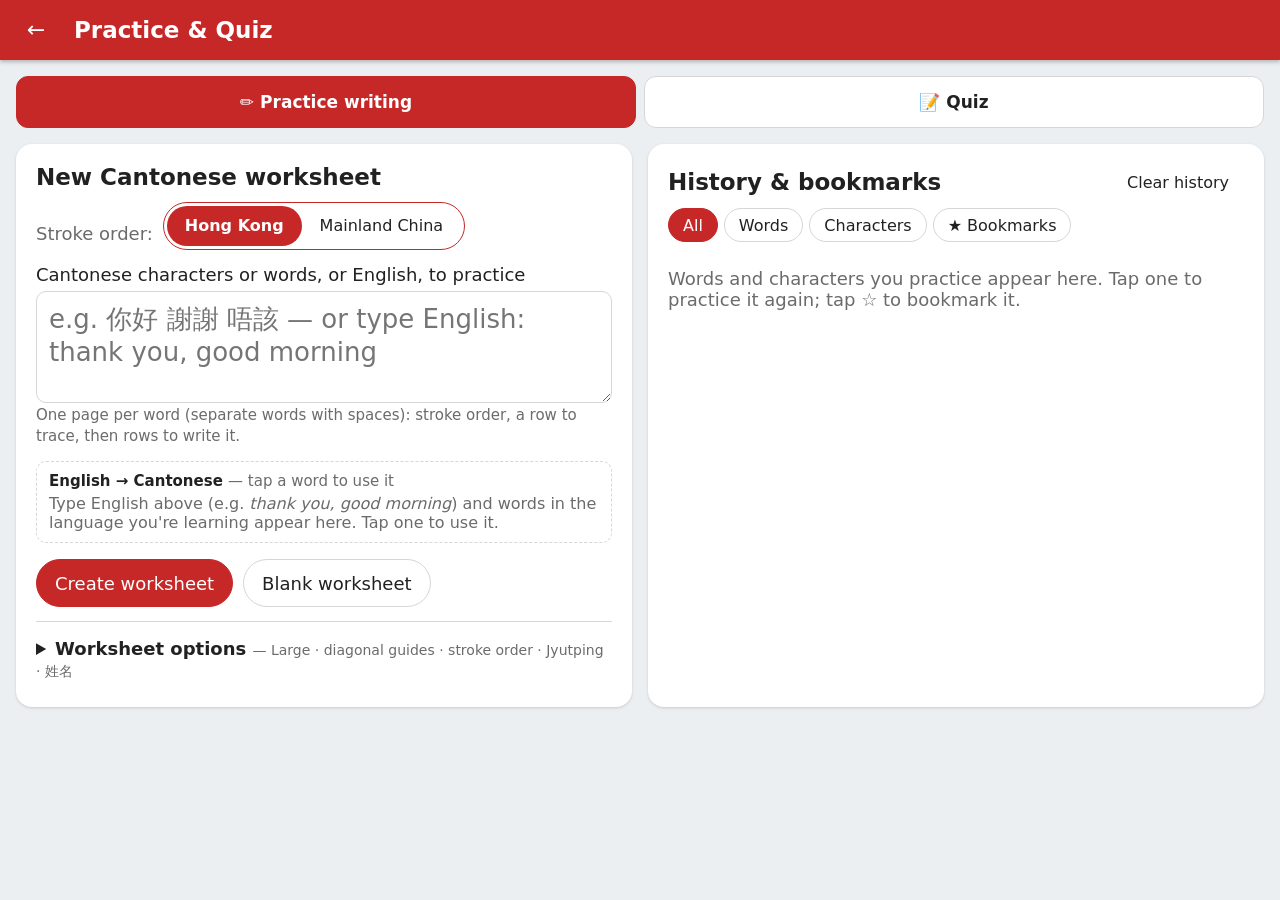
==== commit ce26f829: "Worksheet: generate blank practice worksheets and add blank pages" ====
--- a/app/src/main/assets/training/index.html
+++ b/app/src/main/assets/training/index.html
@@ -82,7 +82,10 @@
         </div>
       </div>
 
-      <button type="submit" class="primary">Create worksheet</button>
+      <div class="form-buttons">
+        <button type="submit" class="primary">Create worksheet</button>
+        <button type="button" id="blankWsBtn">Blank worksheet</button>
+      </div>
       <p id="formError" class="error" hidden></p>
       <!-- Kept from the last worksheet; folded away so the button above is easy to find. -->
       <details id="wsOptions" class="options">
@@ -188,6 +191,8 @@
     <button class="icon nav" id="wordPrev" aria-label="Previous word">‹</button>
     <select id="wordSelect" aria-label="Word to practice"></select>
     <button class="icon nav" id="wordNext" aria-label="Next word">›</button>
+    <button class="icon" id="wordAdd" aria-label="Add a word" title="Add a word to this worksheet">＋</button>
+    <button class="icon" id="wordRemove" aria-label="Remove word" title="Remove this word from worksheet">－</button>
     <button class="icon" id="wordSay" aria-label="Say the word">🔊</button>
     <button class="icon speed" id="wordSlow" aria-label="Speaking speed">1×</button>
     <button class="icon star" id="wordStar" aria-label="Bookmark this word">☆</button>
@@ -256,13 +261,34 @@
       <button class="icon speed" id="pWordSlow" aria-label="Speaking speed">1×</button>
     </p>
     <p id="pStatus" class="status"></p>
+    <p id="pRadicalNote" class="muted radical-note" hidden>Green: the radical, the part of the character that dictionaries sort it under, often a hint at its meaning. Red is always the stroke being written.</p>
     <div class="practice-buttons">
       <button id="pAnimate" class="primary">▶ Stroke order</button>
       <button id="pStep">Next stroke</button>
       <button id="pQuiz">✍ Write it</button>
       <button id="pOutline">Outline</button>
+      <!-- The radical in its own colour (green, so red only ever means the stroke being written); off at first. -->
+      <button id="pRadical" aria-pressed="false">Radical</button>
     </div>
     <div id="pStrip" class="strip"></div>
+  </div>
+</div>
+
+<!-- Add word: add another word or character to the current worksheet -->
+<div id="addWordDialog" class="modal" hidden>
+  <div class="modal-card small-card">
+    <h2>Add to worksheet</h2>
+    <p class="muted">Type another <span class="langName">Cantonese</span> word or English word to add to this worksheet:</p>
+    <div class="field">
+      <input type="text" id="addWordInput" placeholder="Word or character, or English..." autocomplete="off">
+    </div>
+    <div id="addWordResults" class="tr-box" hidden></div>
+    <p id="addWordError" class="error" hidden></p>
+    <div class="practice-buttons">
+      <button type="button" class="primary" id="addWordConfirm">Add word</button>
+      <button type="button" class="plain" id="addWordBlank">Add blank page</button>
+      <button type="button" class="plain" id="addWordCancel">Cancel</button>
+    </div>
   </div>
 </div>
 
--- a/app/src/main/assets/training/style.css
+++ b/app/src/main/assets/training/style.css
@@ -6,6 +6,8 @@
   --text: #212121;
   --muted: #6B6B6B;
   --line: #D6D6D6;
+  /* Scroll bar thumbs (see "Scroll bars" below); lighter in dark mode. */
+  --scroll: rgba(0, 0, 0, 0.32);
   --sel: rgba(198, 40, 40, 0.16);
   /* The title bar, and red text on the page (both change in dark mode). */
   --bar: #C62828;
@@ -19,6 +21,7 @@
 @media (prefers-color-scheme: dark) {
   :root {
     --bg: #1C1C1C; --card: #2A2A2A; --text: #EEEEEE; --muted: #A8A8A8; --line: #444;
+    --scroll: rgba(255, 255, 255, 0.38);
     --bar: #8E1B1B; --red-text: #EF5350; --hint-bg: #3A3220; --hint-text: #F5E6C8; --star: #FBC02D;
   }
 }
@@ -67,6 +70,18 @@
 /* The worksheet's tools stay on one line (sliding sideways if the screen is too narrow), so the page keeps its room. */
 .bar.tools { flex-wrap: nowrap; overflow-x: auto; scrollbar-width: none; }
 .bar.tools::-webkit-scrollbar { display: none; }
+
+/* Scroll bars: a slim rounded bar that stays visible wherever there's more to see (Android otherwise shows one only
+   while scrolling, so it isn't clear a panel goes on). The title bar's tools keep theirs hidden (above). */
+.home-main, #pages, .items, #rowView, .modal-card, .quiz-main { scrollbar-width: thin; scrollbar-color: var(--scroll) transparent; }
+.home-main::-webkit-scrollbar, #pages::-webkit-scrollbar, .items::-webkit-scrollbar, #rowView::-webkit-scrollbar,
+.modal-card::-webkit-scrollbar, .quiz-main::-webkit-scrollbar { width: 10px; height: 10px; }
+.home-main::-webkit-scrollbar-track, #pages::-webkit-scrollbar-track, .items::-webkit-scrollbar-track,
+#rowView::-webkit-scrollbar-track, .modal-card::-webkit-scrollbar-track, .quiz-main::-webkit-scrollbar-track { background: transparent; }
+.home-main::-webkit-scrollbar-thumb, #pages::-webkit-scrollbar-thumb, .items::-webkit-scrollbar-thumb,
+#rowView::-webkit-scrollbar-thumb, .modal-card::-webkit-scrollbar-thumb, .quiz-main::-webkit-scrollbar-thumb {
+  background: var(--scroll); border-radius: 999px; border: 2px solid transparent; background-clip: padding-box;
+}
 .bar.tools > :not(h1):not(.spacer), .bar.tools .group > * { flex-shrink: 0; }
 .bar.tools h1 { min-width: 0; }
 .bar button.tbtn.more-btn { font-size: 24px; font-weight: 700; }
@@ -136,8 +151,8 @@
 .field legend { padding: 0; margin-bottom: 6px; }
 .check { display: flex; align-items: center; gap: 10px; margin: 0 0 12px; min-height: 32px; }
 .check input { width: 22px; height: 22px; accent-color: var(--brand); }
-fieldset.field .check { display: inline-flex; margin-right: 18px; }
 .error { color: var(--red-text); }
+.form-buttons { display: flex; flex-wrap: wrap; gap: 10px; align-items: center; }
 
 .saved { list-style: none; margin: 0; padding: 0; }
 .saved li { display: flex; align-items: center; gap: 8px; border-bottom: 1px solid var(--line); padding: 8px 0; }
@@ -219,6 +234,8 @@
 /* Word picker above the worksheet */
 .word-bar { display: flex; align-items: center; gap: 4px; padding: 6px 12px; background: var(--card); border-bottom: 1px solid var(--line); }
 .word-bar .nav { font-size: 32px; color: var(--red-text); }
+.word-bar #wordAdd, .word-bar #wordRemove { font-size: 22px; font-weight: 700; color: var(--brand); min-width: 44px; }
+.word-bar #wordRemove { color: var(--muted); }
 /* As wide as the word in it (not the whole row), so the buttons beside it have room. */
 .word-bar select {
   flex: 0 1 auto; min-width: 120px; max-width: 320px; min-height: 44px; font-size: 20px; padding: 4px 10px;
@@ -405,6 +422,8 @@
 .input-mode span { display: inline-block; min-height: 40px; line-height: 40px; padding: 0 18px; border-radius: 999px; font-size: 16px; }
 .input-mode input:checked + span { background: var(--brand); color: #fff; font-weight: 600; }
 .yue-order-row { display: flex; align-items: center; gap: 10px; flex-wrap: wrap; }
+.radical-note { margin: 0 0 8px; text-align: center; font-size: 14px; }
+.radical-note[hidden] { display: none; }
 .yue-order-row[hidden] { display: none; }
 .draw-area { display: flex; flex-direction: column; align-items: center; gap: 10px; margin: 0 0 16px; }
 .draw-area[hidden] { display: none; }
